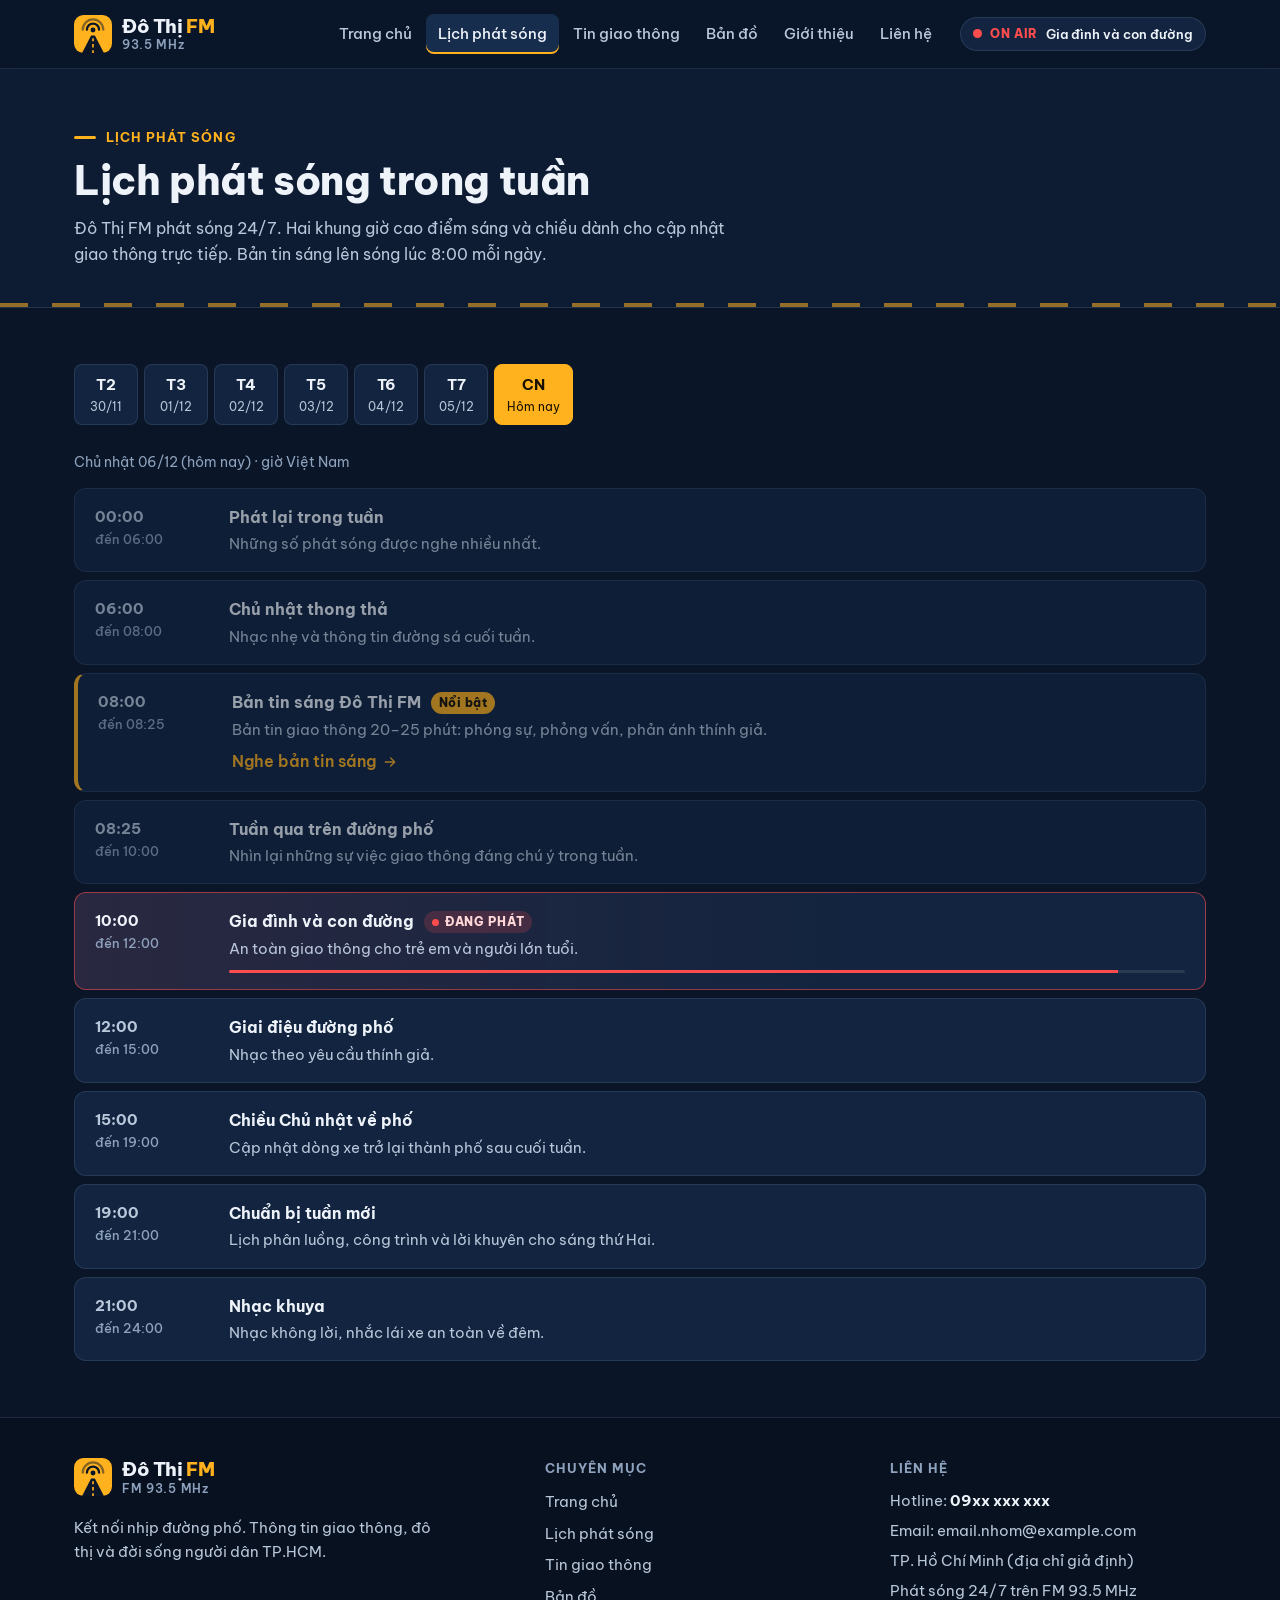
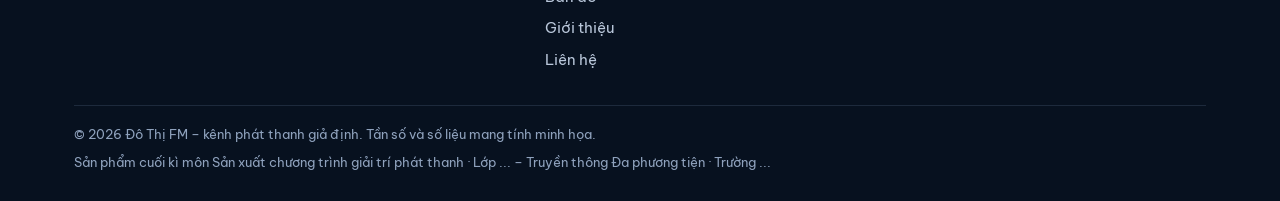
==== lich-phat-song.html @ 7692c83e "Website Đô Thị FM 93.5" ====
<!doctype html>
<html lang="vi">
<head>
  <meta charset="utf-8">
  <meta name="viewport" content="width=device-width, initial-scale=1">
  <title>Lịch phát sóng – Đô Thị FM 93.5</title>
  <meta name="description" content="Lịch phát sóng trong tuần của Đô Thị FM 93.5 MHz.">
  <meta name="theme-color" content="#0A1628">
  <link rel="icon" href="data:image/svg+xml,%3Csvg xmlns='http://www.w3.org/2000/svg' viewBox='0 0 40 40'%3E%3Crect width='40' height='40' rx='10' fill='%23FFB21E'/%3E%3Cpath d='M8.5 40 L18 21.5 h4 L31.5 40 Z' fill='%230A1628'/%3E%3Cpath d='M13.6 15.5a6.4 6.4 0 0 1 12.8 0' fill='none' stroke='%230A1628' stroke-width='2.6' stroke-linecap='round'/%3E%3Ccircle cx='20' cy='15.8' r='2.8' fill='%230A1628'/%3E%3C/svg%3E">
  <link rel="preconnect" href="https://fonts.googleapis.com">
  <link rel="preconnect" href="https://fonts.gstatic.com" crossorigin>
  <link href="https://fonts.googleapis.com/css2?family=Be+Vietnam+Pro:wght@400;500;600;700;800&display=swap" rel="stylesheet">
  <link rel="stylesheet" href="css/style.css">
</head>
<body data-page="schedule">
  <a class="skip-link" href="#main">Bỏ qua, đến nội dung chính</a>
  <header id="site-header" class="site-header"></header>

  <main id="main">
    <section class="page-hero">
      <div class="container">
        <span class="kicker">Lịch phát sóng</span>
        <h1>Lịch phát sóng trong tuần</h1>
        <p>Đô Thị FM phát sóng 24/7. Hai khung giờ cao điểm sáng và chiều dành cho cập nhật giao thông trực tiếp. Bản tin sáng lên sóng lúc 8:00 mỗi ngày.</p>
      </div>
    </section>

    <section class="section">
      <div class="container">
        <div id="day-tabs" class="day-tabs"></div>
        <p class="schedule-note" id="schedule-day" aria-live="polite"></p>
        <!-- Lịch lấy từ SCHEDULE trong js/config.js. Chương trình đang phát được tự đánh dấu theo giờ Việt Nam. -->
        <ol class="schedule-list" id="schedule-list" style="list-style:none;margin:0;padding:0"></ol>
      </div>
    </section>
  </main>

  <footer id="site-footer" class="site-footer"></footer>

  <script src="js/config.js"></script>
  <script src="js/main.js"></script>
  <script src="js/player.js"></script>
</body>
</html>
---- css/style.css ----
/* ==========================================================================
   ĐÔ THỊ FM – style.css
   Mobile-first. Màu chủ đạo: navy đậm; màu nhấn: vàng cam biển báo.
   Muốn đổi màu cả trang chỉ cần sửa các biến trong :root.
   ========================================================================== */

:root {
  --bg: #0A1628;
  --bg-2: #0D1C33;
  --surface: #12243F;
  --surface-2: #172D4D;
  --surface-3: #1E395E;
  --line: rgba(160, 190, 230, 0.14);
  --line-2: rgba(160, 190, 230, 0.26);

  --text: #EEF3FA;
  --text-2: #B9C7DA;
  --muted: #8FA2BD;

  --accent: #FFB21E;        /* vàng cam biển báo */
  --accent-2: #FFC857;
  --accent-ink: #1A1200;    /* chữ đặt trên nền vàng */
  --live: #FF4D4D;          /* đỏ ON AIR */
  --teal: #2ED3B7;          /* thông thoáng */
  --blue: #5AA9FF;          /* phân luồng */
  --orange: #FF8A3D;

  --radius-sm: 8px;
  --radius: 12px;
  --radius-lg: 18px;
  --shadow: 0 12px 32px rgba(0, 0, 0, 0.35);

  --font: 'Be Vietnam Pro', 'Inter', system-ui, -apple-system, 'Segoe UI', Roboto, 'Helvetica Neue', Arial, sans-serif;
  --container: 1180px;
  --gutter: 16px;
  --header-h: 60px;
  --dock-h: 0px;
}

@media (min-width: 768px) {
  :root { --gutter: 24px; --header-h: 68px; }
}

/* ---------- Nền tảng ---------- */
*, *::before, *::after { box-sizing: border-box; }
html { -webkit-text-size-adjust: 100%; scroll-behavior: smooth; scroll-padding-top: calc(var(--header-h) + 12px); }
body {
  margin: 0;
  background: var(--bg);
  color: var(--text);
  font-family: var(--font);
  font-size: 16px;
  line-height: 1.6;
  -webkit-font-smoothing: antialiased;
  overflow-x: hidden;
}
body.has-dock { padding-bottom: var(--dock-h); }
img, svg { display: block; max-width: 100%; }
a { color: var(--accent); text-decoration-thickness: 1px; text-underline-offset: 3px; }
a:hover { color: var(--accent-2); }
h1, h2, h3, h4 { margin: 0; line-height: 1.25; letter-spacing: -0.01em; }
p { margin: 0; }
button { font: inherit; color: inherit; }
[hidden] { display: none !important; }

:focus-visible { outline: 3px solid var(--accent); outline-offset: 2px; border-radius: 4px; }

.sr-only {
  position: absolute !important; width: 1px; height: 1px; padding: 0; margin: -1px;
  overflow: hidden; clip: rect(0 0 0 0); white-space: nowrap; border: 0;
}
.skip-link {
  position: absolute; left: 12px; top: -60px; z-index: 200;
  background: var(--accent); color: var(--accent-ink); padding: 10px 14px;
  border-radius: var(--radius-sm); font-weight: 700; text-decoration: none;
}
.skip-link:focus { top: 12px; }

.container { width: 100%; max-width: var(--container); margin: 0 auto; padding: 0 var(--gutter); }

.tabular { font-variant-numeric: tabular-nums; }

/* ---------- Nút ---------- */
.btn {
  display: inline-flex; align-items: center; justify-content: center; gap: 8px;
  min-height: 44px; padding: 10px 18px;
  border-radius: var(--radius-sm); border: 1px solid transparent;
  font-weight: 600; font-size: 15px; line-height: 1.2; text-decoration: none;
  cursor: pointer; transition: background .15s, border-color .15s, color .15s, transform .1s;
  white-space: nowrap;
}
.btn:active { transform: translateY(1px); }
.btn svg { width: 18px; height: 18px; flex: none; }
.btn--primary { background: var(--accent); color: var(--accent-ink); }
.btn--primary:hover { background: var(--accent-2); color: var(--accent-ink); }
.btn--ghost { background: transparent; color: var(--text); border-color: var(--line-2); }
.btn--ghost:hover { border-color: var(--accent); color: var(--text); }
.btn--live { background: var(--live); color: #fff; }
.btn--live:hover { background: #ff6a6a; color: #fff; }
.btn--sm { min-height: 36px; padding: 7px 12px; font-size: 14px; }

/* Nút tròn trong player */
.ctrl {
  display: inline-grid; place-items: center; flex: none;
  width: 48px; height: 48px; border-radius: 50%;
  background: var(--surface-3); border: 1px solid var(--line-2); color: var(--text);
  cursor: pointer; transition: background .15s, border-color .15s, transform .1s;
}
.ctrl:hover { border-color: var(--accent); }
.ctrl:active { transform: scale(.96); }
.ctrl svg { width: 24px; height: 24px; }
.ctrl--main { width: 64px; height: 64px; background: var(--accent); color: var(--accent-ink); border: 0; }
.ctrl--main:hover { background: var(--accent-2); }
.ctrl--main svg { width: 30px; height: 30px; }
.ctrl--sm { width: 40px; height: 40px; }
.ctrl--sm svg { width: 21px; height: 21px; }
.ctrl--play { width: 44px; height: 44px; background: var(--accent); color: var(--accent-ink); border: 0; }
.ctrl--play:hover { background: var(--accent-2); }
.ctrl--play svg { width: 22px; height: 22px; }
.ctrl--ghost { background: transparent; border-color: transparent; width: 40px; height: 40px; color: var(--muted); }
.ctrl--ghost:hover { color: var(--text); border-color: var(--line-2); }
.ctrl--ghost svg { width: 18px; height: 18px; }

/* ---------- Nhãn & hiệu ứng ---------- */
.kicker {
  display: inline-flex; align-items: center; gap: 10px;
  font-size: 13px; font-weight: 700; letter-spacing: .08em; text-transform: uppercase; color: var(--accent);
}
.kicker::before { content: ""; width: 22px; height: 3px; background: var(--accent); border-radius: 2px; }

.onair-dot {
  display: inline-block; width: 9px; height: 9px; border-radius: 50%; flex: none;
  background: var(--live); box-shadow: 0 0 0 0 rgba(255, 77, 77, .6);
  animation: onair 1.6s ease-out infinite;
}
@keyframes onair {
  0% { box-shadow: 0 0 0 0 rgba(255, 77, 77, .6); opacity: 1; }
  50% { opacity: .55; }
  70% { box-shadow: 0 0 0 8px rgba(255, 77, 77, 0); }
  100% { box-shadow: 0 0 0 0 rgba(255, 77, 77, 0); opacity: 1; }
}

.eq { display: inline-flex; align-items: flex-end; gap: 3px; height: 26px; flex: none; }
.eq span { width: 4px; height: 25%; background: var(--accent); border-radius: 2px; transition: height .3s; }
.is-playing .eq span { animation: eq 0.9s ease-in-out infinite alternate; }
.is-playing .eq span:nth-child(2) { animation-duration: 0.7s; animation-delay: -.3s; }
.is-playing .eq span:nth-child(3) { animation-duration: 1.1s; animation-delay: -.6s; }
.is-playing .eq span:nth-child(4) { animation-duration: 0.8s; animation-delay: -.2s; }
.is-playing .eq span:nth-child(5) { animation-duration: 1s; animation-delay: -.5s; }
@keyframes eq { 0% { height: 18%; } 50% { height: 100%; } 100% { height: 42%; } }

.chip {
  display: inline-flex; align-items: center; gap: 6px;
  padding: 3px 10px; border-radius: 999px; font-size: 12.5px; font-weight: 600;
  background: var(--surface-3); color: var(--text-2); border: 1px solid var(--line);
}

/* ---------- Header ---------- */
.site-header {
  position: sticky; top: 0; z-index: 50;
  background: rgba(10, 22, 40, .96);
  border-bottom: 1px solid var(--line);
}
@supports (backdrop-filter: blur(8px)) {
  .site-header { background: rgba(10, 22, 40, .88); backdrop-filter: blur(8px); }
}
.header__bar { display: flex; align-items: center; gap: 16px; height: var(--header-h); }

.brand { display: inline-flex; align-items: center; gap: 10px; text-decoration: none; color: var(--text); flex: none; }
.brand:hover { color: var(--text); }
.brand__mark { width: 38px; height: 38px; flex: none; }
.brand__text { display: flex; flex-direction: column; line-height: 1.05; }
.brand__name { font-size: 19px; font-weight: 800; letter-spacing: -0.02em; }
.brand__name b { color: var(--accent); font-weight: 800; }
.brand__freq { font-size: 11.5px; font-weight: 600; color: var(--muted); letter-spacing: .06em; margin-top: 3px; }

.nav { margin-left: auto; }
.nav__list { list-style: none; margin: 0; padding: 0; display: flex; gap: 2px; }
.nav__link {
  display: block; padding: 8px 12px; border-radius: var(--radius-sm);
  color: var(--text-2); text-decoration: none; font-weight: 500; font-size: 15px;
}
.nav__link:hover { color: var(--text); background: var(--surface); }
.nav__link[aria-current="page"] { color: var(--text); background: var(--surface-2); box-shadow: inset 0 -2px 0 var(--accent); }

.onair-chip {
  display: none; align-items: center; gap: 8px;
  padding: 6px 12px; border-radius: 999px; background: var(--surface); border: 1px solid var(--line);
  font-size: 13px; color: var(--text-2); text-decoration: none; max-width: 260px;
}
.onair-chip:hover { color: var(--text); border-color: var(--line-2); }
.onair-chip strong { color: var(--text); font-weight: 600; white-space: nowrap; overflow: hidden; text-overflow: ellipsis; }
.onair-chip__tag { color: var(--live); font-weight: 800; letter-spacing: .06em; font-size: 11.5px; }

.menu-toggle {
  margin-left: auto; display: inline-grid; place-items: center;
  width: 44px; height: 44px; border-radius: var(--radius-sm);
  background: var(--surface); border: 1px solid var(--line); cursor: pointer;
}
.menu-toggle svg { width: 22px; height: 22px; }

/* Menu trên điện thoại */
@media (max-width: 959px) {
  .nav {
    position: fixed; inset: var(--header-h) 0 auto 0;
    background: var(--bg); border-bottom: 1px solid var(--line);
    padding: 8px var(--gutter) 16px; display: none; box-shadow: var(--shadow);
    max-height: calc(100vh - var(--header-h)); overflow-y: auto;
  }
  .nav.is-open { display: block; }
  .nav__list { flex-direction: column; }
  .nav__link { padding: 13px 12px; font-size: 16px; }
}
@media (min-width: 960px) {
  .menu-toggle { display: none; }
  .nav { margin-left: auto; }
}
@media (min-width: 1180px) {
  .onair-chip { display: inline-flex; }
}

/* ---------- Ticker tin nhanh ---------- */
.ticker {
  display: flex; align-items: stretch; background: var(--bg-2);
  border-bottom: 1px solid var(--line); overflow: hidden; min-height: 40px;
}
.ticker__label {
  flex: none; display: flex; align-items: center; gap: 8px;
  padding: 0 14px; background: var(--accent); color: var(--accent-ink);
  font-weight: 800; font-size: 13px; letter-spacing: .06em; text-transform: uppercase;
  position: relative; z-index: 1;
}
.ticker__label::after {
  content: ""; position: absolute; right: -10px; top: 0; bottom: 0; width: 10px;
  background: var(--accent); clip-path: polygon(0 0, 100% 50%, 0 100%);
}
.ticker__viewport { flex: 1; overflow: hidden; display: flex; align-items: center; padding-left: 18px; }
.ticker__track { display: inline-flex; white-space: nowrap; animation: ticker var(--ticker-dur, 60s) linear infinite; will-change: transform; }
.ticker:hover .ticker__track, .ticker:focus-within .ticker__track { animation-play-state: paused; }
.ticker__item { display: inline-flex; align-items: center; gap: 12px; padding-right: 28px; font-size: 14.5px; color: var(--text-2); }
.ticker__item::before { content: ""; width: 6px; height: 6px; border-radius: 50%; background: var(--accent); flex: none; }
@keyframes ticker { from { transform: translateX(0); } to { transform: translateX(-50%); } }

/* ---------- Khối chung ---------- */
.section { padding: 40px 0; }
.section + .section { border-top: 1px solid var(--line); }
.section--alt { background: var(--bg-2); }
.section__head { display: flex; flex-wrap: wrap; align-items: flex-end; justify-content: space-between; gap: 12px 24px; margin-bottom: 22px; }
.section__title { font-size: 24px; font-weight: 800; margin-top: 6px; }
.section__desc { color: var(--text-2); margin-top: 6px; max-width: 640px; }
.section__link { font-weight: 600; text-decoration: none; display: inline-flex; align-items: center; gap: 6px; }
.section__link:hover { text-decoration: underline; }
@media (min-width: 768px) {
  .section { padding: 56px 0; }
  .section__title { font-size: 30px; }
}

.page-hero { padding: 36px 0 28px; border-bottom: 1px solid var(--line); background: var(--bg-2); position: relative; overflow: hidden; }
.page-hero::after {
  /* vạch kẻ đường trang trí */
  content: ""; position: absolute; left: 0; right: 0; bottom: 0; height: 4px;
  background: repeating-linear-gradient(90deg, var(--accent) 0 28px, transparent 28px 52px); opacity: .55;
}
.page-hero h1 { font-size: 30px; font-weight: 800; margin-top: 8px; }
.page-hero p { color: var(--text-2); margin-top: 10px; max-width: 680px; }
@media (min-width: 768px) {
  .page-hero { padding: 52px 0 40px; }
  .page-hero h1 { font-size: 40px; }
}

.card {
  background: var(--surface); border: 1px solid var(--line); border-radius: var(--radius);
}

.demo-note {
  display: inline-flex; align-items: center; gap: 8px; margin-top: 14px;
  padding: 6px 12px; border-radius: var(--radius-sm);
  background: rgba(255, 178, 30, .1); border: 1px dashed rgba(255, 178, 30, .5);
  color: var(--accent-2); font-size: 13.5px; font-weight: 600;
}
.demo-note svg { width: 16px; height: 16px; flex: none; }

/* ---------- HERO TRỰC TIẾP (trang chủ) ---------- */
.hero { padding: 20px 0 36px; position: relative; }
.hero__grid { display: grid; gap: 20px; }
@media (min-width: 960px) {
  .hero { padding: 36px 0 56px; }
  .hero__grid { grid-template-columns: minmax(0, 1.55fr) minmax(0, 1fr); gap: 28px; align-items: start; }
}

.live {
  position: relative; overflow: hidden;
  background: var(--surface); border: 1px solid var(--line-2); border-radius: var(--radius-lg);
  padding: 22px 18px 24px;
}
.live::before {
  /* hình đường phố mờ trang trí ở góc */
  content: ""; position: absolute; right: -60px; top: -40px; width: 300px; height: 300px; pointer-events: none;
  background:
    repeating-linear-gradient(90deg, transparent 0 46px, rgba(255, 178, 30, .07) 46px 50px),
    repeating-linear-gradient(0deg, transparent 0 46px, rgba(160, 190, 230, .05) 46px 48px);
  transform: rotate(-18deg); border-radius: 30px;
  -webkit-mask-image: radial-gradient(circle at center, #000 30%, transparent 70%);
          mask-image: radial-gradient(circle at center, #000 30%, transparent 70%);
}
.live > * { position: relative; }
@media (min-width: 768px) { .live { padding: 30px 32px 32px; } }

.live__top { display: flex; flex-wrap: wrap; align-items: center; justify-content: space-between; gap: 10px; }
.live-badge {
  display: inline-flex; align-items: center; gap: 9px;
  padding: 6px 12px 6px 10px; border-radius: 999px;
  background: rgba(255, 77, 77, .14); border: 1px solid rgba(255, 77, 77, .45);
  color: #FFD9D9; font-size: 12.5px; font-weight: 800; letter-spacing: .08em;
}
.live-badge.is-off { background: var(--surface-3); border-color: var(--line-2); color: var(--text-2); }
.live-badge.is-off .onair-dot { background: var(--muted); animation: none; box-shadow: none; }
.live__freq {
  font-weight: 800; font-size: 15px; letter-spacing: .02em; color: var(--accent);
  padding: 4px 10px; border: 1.5px solid rgba(255, 178, 30, .5); border-radius: 6px;
}
.live__kicker { margin-top: 18px; color: var(--text-2); font-size: 14px; font-weight: 600; }
.live__title { font-size: 28px; font-weight: 800; margin-top: 4px; letter-spacing: -0.02em; }
.live__topic { margin-top: 8px; color: var(--text-2); font-size: 16px; max-width: 620px; }
.live__hosts { margin-top: 4px; color: var(--muted); font-size: 14px; }
@media (min-width: 768px) {
  .live__title { font-size: 38px; }
  .live__topic { font-size: 17px; }
}

.live__panel { margin-top: 26px; }

.btn-listen {
  display: inline-flex; align-items: center; gap: 14px;
  padding: 10px 26px 10px 10px; border-radius: 999px; border: 0; cursor: pointer;
  background: var(--accent); color: var(--accent-ink); font-weight: 800; font-size: 19px;
  box-shadow: 0 10px 30px rgba(255, 178, 30, .25);
  transition: transform .12s, background .15s;
}
.btn-listen:hover { background: var(--accent-2); }
.btn-listen:active { transform: scale(.98); }
.btn-listen__icon { width: 56px; height: 56px; border-radius: 50%; background: var(--accent-ink); color: var(--accent); display: grid; place-items: center; }
.btn-listen__icon svg { width: 26px; height: 26px; margin-left: 3px; }
.live__hint { margin-top: 14px; color: var(--muted); font-size: 14px; max-width: 520px; }

.notice {
  display: flex; gap: 14px; align-items: flex-start;
  padding: 18px; border-radius: var(--radius); background: var(--bg-2); border: 1px solid var(--line);
}
.notice__icon { width: 44px; height: 44px; border-radius: 50%; display: grid; place-items: center; flex: none; background: rgba(255, 178, 30, .12); color: var(--accent); }
.notice__icon svg { width: 22px; height: 22px; }
.notice h2, .notice h3 { font-size: 19px; font-weight: 700; }
.notice p { margin-top: 6px; color: var(--text-2); font-size: 15px; }
.notice .btn { margin-top: 14px; }
.countdown { font-variant-numeric: tabular-nums; font-weight: 800; color: var(--accent); }

.live__now { display: flex; align-items: center; gap: 14px; margin-top: 24px; min-height: 44px; }
.live__now-label { display: block; font-size: 12px; font-weight: 700; letter-spacing: .08em; text-transform: uppercase; color: var(--muted); }
.live__now-name { display: block; font-size: 17px; font-weight: 700; }
.live__now-name small { font-weight: 500; color: var(--text-2); font-size: 15px; }

/* Thanh tiến trình dùng chung */
.progress { position: relative; height: 30px; margin-top: 14px; --played: 0%; --avail: 0%; }
.progress__rail {
  position: absolute; left: 8px; right: 8px; top: 50%; height: 6px; transform: translateY(-50%);
  border-radius: 6px; background: rgba(255, 255, 255, .1); overflow: hidden; pointer-events: none;
}
.progress__avail { position: absolute; left: 0; top: 0; bottom: 0; width: var(--avail); background: rgba(255, 255, 255, .22); }
.progress__played { position: absolute; left: 0; top: 0; bottom: 0; width: var(--played); background: var(--accent); }
.progress__ticks { position: absolute; left: 8px; right: 8px; top: 50%; height: 6px; transform: translateY(-50%); pointer-events: none; }
.progress__ticks span { position: absolute; top: 0; width: 2px; height: 6px; margin-left: -1px; background: var(--surface); }
.progress__edge {
  position: absolute; top: 50%; left: calc(8px + (100% - 16px) * var(--avail-n, 0));
  width: 3px; height: 16px; margin-left: -1.5px; transform: translateY(-50%);
  background: var(--live); border-radius: 2px; pointer-events: none;
  box-shadow: 0 0 0 3px rgba(255, 77, 77, .2);
}
.progress input[type="range"] {
  position: relative; z-index: 1; display: block; width: 100%; height: 30px; margin: 0;
  background: transparent; cursor: pointer; -webkit-appearance: none; appearance: none;
}
.progress input[type="range"]:focus { outline: none; }
.progress input[type="range"]::-webkit-slider-runnable-track { height: 30px; background: transparent; border: 0; }
.progress input[type="range"]::-webkit-slider-thumb {
  -webkit-appearance: none; appearance: none; width: 16px; height: 16px; margin-top: 7px;
  border-radius: 50%; background: #fff; border: 0; box-shadow: 0 0 0 4px rgba(255, 178, 30, .35);
}
.progress input[type="range"]::-moz-range-track { height: 30px; background: transparent; border: 0; }
.progress input[type="range"]::-moz-range-thumb {
  width: 16px; height: 16px; border-radius: 50%; background: #fff; border: 0; box-shadow: 0 0 0 4px rgba(255, 178, 30, .35);
}
.progress input[type="range"]:focus-visible::-webkit-slider-thumb { box-shadow: 0 0 0 4px var(--accent); }
.progress input[type="range"]:focus-visible::-moz-range-thumb { box-shadow: 0 0 0 4px var(--accent); }
.progress--thin { height: 20px; margin-top: 0; }
.progress--thin .progress__rail { height: 4px; }
.progress--thin input[type="range"] { height: 20px; }
.progress--thin input[type="range"]::-webkit-slider-runnable-track { height: 20px; }
.progress--thin input[type="range"]::-webkit-slider-thumb { width: 14px; height: 14px; margin-top: 3px; }
.progress--thin input[type="range"]::-moz-range-thumb { width: 14px; height: 14px; }

.live__times { display: flex; justify-content: space-between; font-size: 13px; color: var(--muted); font-variant-numeric: tabular-nums; padding: 0 2px; }

.live__controls { display: flex; flex-wrap: wrap; align-items: center; gap: 14px 16px; margin-top: 16px; }
.live__status { display: flex; flex-wrap: wrap; align-items: center; gap: 8px 12px; margin-left: auto; }
.live-pill {
  display: inline-flex; align-items: center; gap: 7px; padding: 5px 11px; border-radius: 999px;
  background: var(--live); color: #fff; font-size: 12px; font-weight: 800; letter-spacing: .08em;
}
.live-pill::before { content: ""; width: 7px; height: 7px; border-radius: 50%; background: #fff; }
.live-pill.is-behind { background: var(--surface-3); color: var(--text-2); }
.live-pill.is-behind::before { background: var(--muted); }
.lag { font-size: 14px; color: var(--text-2); font-variant-numeric: tabular-nums; }
.is-behind .lag { color: var(--accent-2); font-weight: 600; }
@media (max-width: 520px) {
  .live__status { margin-left: 0; width: 100%; }
}

.resume-bar {
  display: flex; flex-wrap: wrap; align-items: center; gap: 10px 14px; margin-top: 16px;
  padding: 12px 14px; border-radius: var(--radius); background: rgba(255, 178, 30, .1); border: 1px solid rgba(255, 178, 30, .4);
  font-size: 14.5px; color: var(--text-2);
}

/* Danh sách phần trong chương trình (bên cạnh player) */
.lineup { padding: 20px 16px; }
@media (min-width: 768px) { .lineup { padding: 24px; } }
.lineup__head { display: flex; align-items: baseline; justify-content: space-between; gap: 12px; margin-bottom: 12px; }
.lineup__head h2 { font-size: 18px; font-weight: 700; }
.lineup__head span { font-size: 13px; color: var(--muted); }
.chapters { list-style: none; margin: 0; padding: 0; display: grid; gap: 4px; }
.chapter__btn {
  width: 100%; display: grid; grid-template-columns: 34px 1fr auto; gap: 10px; align-items: center;
  padding: 9px 10px; border-radius: var(--radius-sm); border: 1px solid transparent;
  background: transparent; text-align: left; cursor: pointer; color: var(--text);
}
.chapter__btn:hover:not(:disabled) { background: var(--surface-2); border-color: var(--line); }
.chapter__btn:disabled { cursor: default; }
.chapter__code {
  width: 34px; height: 34px; border-radius: 8px; display: grid; place-items: center;
  background: var(--surface-3); font-weight: 800; font-size: 13px; color: var(--text-2); font-variant-numeric: tabular-nums;
}
.chapter__body strong { display: block; font-size: 14.5px; font-weight: 600; line-height: 1.3; }
.chapter__body span { display: block; font-size: 13px; color: var(--muted); line-height: 1.35; }
.chapter__time { font-size: 13px; color: var(--muted); font-variant-numeric: tabular-nums; }
.chapter.is-done .chapter__code { background: rgba(255, 178, 30, .15); color: var(--accent); }
.chapter.is-current .chapter__btn { background: rgba(255, 178, 30, .1); border-color: rgba(255, 178, 30, .45); }
.chapter.is-current .chapter__code { background: var(--accent); color: var(--accent-ink); }
.chapter.is-locked .chapter__body strong { color: var(--text-2); }
.chapter__body .chapter__now { display: none; font-size: 11px; font-weight: 800; letter-spacing: .06em; color: var(--accent); text-transform: uppercase; }
.chapter.is-current .chapter__body .chapter__now { display: inline; }

/* Gợi ý khi kết thúc */
.ended-actions { display: flex; flex-wrap: wrap; gap: 10px; margin-top: 16px; }
.suggest { display: grid; gap: 10px; margin-top: 20px; }
.suggest__title { font-size: 14px; font-weight: 700; color: var(--text-2); }
.suggest__item {
  display: grid; grid-template-columns: 64px 1fr auto; gap: 12px; align-items: center;
  padding: 8px; border-radius: var(--radius-sm); background: var(--bg-2); border: 1px solid var(--line);
}
.suggest__cover { width: 64px; height: 44px; border-radius: 6px; overflow: hidden; }
.suggest__cover svg, .suggest__cover img { width: 100%; height: 100%; object-fit: cover; }
.suggest__text strong { display: block; font-size: 14.5px; line-height: 1.3; }
.suggest__text span { font-size: 12.5px; color: var(--muted); }

/* ---------- Lịch hôm nay (rút gọn) ---------- */
.today { display: grid; gap: 8px; }
.slot {
  display: grid; grid-template-columns: 92px 1fr; gap: 14px; align-items: start;
  padding: 14px 16px; border-radius: var(--radius); background: var(--surface); border: 1px solid var(--line);
}
.slot__time { font-weight: 700; font-variant-numeric: tabular-nums; color: var(--text-2); font-size: 15px; }
.slot__time small { display: block; font-weight: 500; color: var(--muted); font-size: 12.5px; }
.slot__title { font-weight: 700; font-size: 16px; display: flex; flex-wrap: wrap; align-items: center; gap: 6px 10px; }
.slot__desc { color: var(--text-2); font-size: 14.5px; margin-top: 2px; }
.slot.is-now { border-color: rgba(255, 77, 77, .55); background: linear-gradient(90deg, rgba(255, 77, 77, .1), transparent 70%), var(--surface); }
.slot.is-now .slot__time { color: var(--text); }
.slot.is-featured { border-left: 4px solid var(--accent); }
.slot.is-past { opacity: .62; }
.tag-now { display: inline-flex; align-items: center; gap: 6px; font-size: 11.5px; font-weight: 800; letter-spacing: .06em; color: #FFD9D9; background: rgba(255, 77, 77, .18); padding: 2px 8px; border-radius: 999px; }
.tag-now .onair-dot { width: 7px; height: 7px; }
.tag-ours { font-size: 11.5px; font-weight: 800; letter-spacing: .04em; color: var(--accent-ink); background: var(--accent); padding: 2px 8px; border-radius: 999px; }
.slot__bar { height: 3px; border-radius: 3px; background: rgba(255, 255, 255, .1); margin-top: 10px; overflow: hidden; }
.slot__bar span { display: block; height: 100%; background: var(--live); }
@media (min-width: 768px) {
  .slot { grid-template-columns: 120px 1fr; padding: 16px 20px; }
}

/* ---------- Lưới chương trình đã phát ---------- */
.grid-cards { display: grid; gap: 16px; grid-template-columns: 1fr; }
@media (min-width: 600px) { .grid-cards { grid-template-columns: repeat(2, minmax(0, 1fr)); } }
@media (min-width: 960px) { .grid-cards { grid-template-columns: repeat(3, minmax(0, 1fr)); gap: 20px; } }

.ep { display: flex; flex-direction: column; overflow: hidden; transition: border-color .15s, transform .15s; }
.ep:hover { border-color: var(--line-2); }
.ep__cover { position: relative; aspect-ratio: 16 / 9; background: var(--surface-3); overflow: hidden; }
.ep__cover svg, .ep__cover img { width: 100%; height: 100%; object-fit: cover; }
.ep__tag { position: absolute; left: 12px; top: 12px; background: rgba(10, 22, 40, .85); color: var(--text); border: 0; }
.ep__body { padding: 16px 18px 18px; display: flex; flex-direction: column; gap: 8px; flex: 1; }
.ep__meta { font-size: 13px; color: var(--muted); font-variant-numeric: tabular-nums; display: flex; gap: 6px 14px; flex-wrap: wrap; }
.ep__meta span { display: inline-flex; align-items: center; gap: 5px; }
.ep__meta svg { width: 14px; height: 14px; }
.ep__title { font-size: 18px; font-weight: 700; line-height: 1.3; }
.ep__desc { color: var(--text-2); font-size: 14.5px; display: -webkit-box; -webkit-line-clamp: 3; -webkit-box-orient: vertical; overflow: hidden; }
.ep__actions { margin-top: auto; padding-top: 8px; display: flex; align-items: center; gap: 12px; }
.ep__actions .btn { min-width: 140px; }
.ep.is-active { border-color: rgba(255, 178, 30, .6); }
.ep .eq { height: 16px; display: none; }
.ep .eq span { width: 3px; background: var(--accent-ink); }
.ep.is-active.is-playing .eq { display: inline-flex; }
.ep.is-active.is-playing .btn svg { display: none; }

/* ---------- Tin giao thông ---------- */
.filters { display: flex; flex-wrap: wrap; gap: 8px; margin-bottom: 20px; }
.filter {
  display: inline-flex; align-items: center; gap: 8px; min-height: 40px; padding: 7px 14px;
  border-radius: 999px; border: 1px solid var(--line-2); background: var(--surface);
  color: var(--text-2); font-weight: 600; font-size: 14.5px; cursor: pointer;
}
.filter:hover { color: var(--text); border-color: var(--text-2); }
.filter[aria-pressed="true"] { background: var(--text); color: var(--bg); border-color: var(--text); }
.filter__count { font-size: 12px; font-weight: 700; padding: 1px 7px; border-radius: 999px; background: rgba(255, 255, 255, .1); }
.filter[aria-pressed="true"] .filter__count { background: rgba(10, 22, 40, .12); }
.filter__dot { width: 9px; height: 9px; border-radius: 50%; }

.news-grid { display: grid; gap: 14px; grid-template-columns: 1fr; }
@media (min-width: 720px) { .news-grid { grid-template-columns: repeat(2, minmax(0, 1fr)); } }
@media (min-width: 1080px) { .news-grid { grid-template-columns: repeat(3, minmax(0, 1fr)); } }
.news { padding: 16px 18px 18px; display: flex; flex-direction: column; gap: 8px; border-top: 3px solid var(--type-color, var(--line-2)); }
.news__top { display: flex; align-items: center; justify-content: space-between; gap: 10px; }
.type-label {
  display: inline-flex; align-items: center; gap: 6px; padding: 3px 10px 3px 8px; border-radius: 6px;
  font-size: 12.5px; font-weight: 800; letter-spacing: .03em; text-transform: uppercase;
  color: var(--type-color); background: color-mix(in srgb, var(--type-color) 14%, transparent);
}
.type-label svg { width: 15px; height: 15px; }
.news__time { font-size: 13px; color: var(--muted); font-variant-numeric: tabular-nums; }
.news__title { font-size: 17px; font-weight: 700; line-height: 1.35; }
.news__place { display: flex; align-items: center; gap: 6px; color: var(--text-2); font-size: 14px; font-weight: 500; }
.news__place svg { width: 15px; height: 15px; flex: none; color: var(--muted); }
.news__desc { color: var(--text-2); font-size: 14.5px; }
.empty { padding: 30px; text-align: center; color: var(--muted); border: 1px dashed var(--line-2); border-radius: var(--radius); }

.t-un-tac { --type-color: #FF7A45; }
.t-tai-nan { --type-color: #FF5C7A; }
.t-phan-luong { --type-color: #5AA9FF; }
.t-canh-bao { --type-color: #FFC531; }

/* ---------- Lịch phát sóng ---------- */
.day-tabs { display: flex; gap: 6px; overflow-x: auto; padding-bottom: 6px; margin-bottom: 20px; scrollbar-width: thin; }
.day-tab {
  flex: none; display: flex; flex-direction: column; align-items: center; gap: 0;
  min-width: 64px; padding: 8px 12px; border-radius: var(--radius-sm);
  background: var(--surface); border: 1px solid var(--line); color: var(--text-2); cursor: pointer;
}
.day-tab strong { font-size: 15px; color: var(--text); }
.day-tab span { font-size: 12px; font-variant-numeric: tabular-nums; }
.day-tab:hover { border-color: var(--line-2); }
.day-tab[aria-selected="true"] { background: var(--accent); border-color: var(--accent); color: var(--accent-ink); }
.day-tab[aria-selected="true"] strong { color: var(--accent-ink); }
.day-tab.is-today:not([aria-selected="true"]) { border-color: rgba(255, 178, 30, .6); }
.schedule-list { display: grid; gap: 8px; }
.schedule-note { color: var(--muted); font-size: 14px; margin-bottom: 14px; }

/* ---------- Bản đồ ---------- */
.map-layout { display: grid; gap: 16px; }
@media (min-width: 960px) { .map-layout { grid-template-columns: minmax(0, 1fr) 360px; align-items: start; } }
.map-box { position: relative; z-index: 0; isolation: isolate; border-radius: var(--radius); overflow: hidden; border: 1px solid var(--line-2); background: var(--surface); }
#map { height: 56vh; min-height: 340px; width: 100%; background: #0f1d31; }
@media (min-width: 960px) { #map { height: 640px; } }
.map-fallback { display: grid; place-items: center; height: 100%; padding: 24px; text-align: center; color: var(--text-2); }
.legend { display: flex; flex-wrap: wrap; gap: 8px 16px; font-size: 13.5px; color: var(--text-2); margin-bottom: 14px; }
.legend span { display: inline-flex; align-items: center; gap: 7px; }
.lv-dot { width: 11px; height: 11px; border-radius: 50%; flex: none; background: var(--lv); box-shadow: 0 0 0 3px color-mix(in srgb, var(--lv) 25%, transparent); }
.lv-thong-thoang { --lv: var(--teal); }
.lv-dong { --lv: var(--accent); }
.lv-un-tac { --lv: var(--live); }

.hs-list { list-style: none; margin: 0; padding: 0; display: grid; gap: 6px; }
@media (min-width: 960px) { .hs-list { max-height: 640px; overflow-y: auto; padding-right: 4px; } }
.hs-item {
  width: 100%; display: grid; grid-template-columns: auto 1fr auto; gap: 12px; align-items: start; text-align: left;
  padding: 12px 14px; border-radius: var(--radius-sm); background: var(--surface); border: 1px solid var(--line); cursor: pointer; color: var(--text);
}
.hs-item:hover, .hs-item.is-active { border-color: var(--line-2); background: var(--surface-2); }
.hs-item.is-active { box-shadow: inset 3px 0 0 var(--lv); }
.hs-item .lv-dot { margin-top: 7px; }
.hs-item strong { display: block; font-size: 15px; line-height: 1.35; }
.hs-item small { display: block; color: var(--muted); font-size: 13px; }
.hs-item p { color: var(--text-2); font-size: 13.5px; margin-top: 4px; }
.hs-level { font-size: 12px; font-weight: 700; color: var(--lv); white-space: nowrap; }
.hs-time { display: block; color: var(--muted); font-size: 12px; text-align: right; font-variant-numeric: tabular-nums; margin-top: 2px; }

/* Marker Leaflet */
.hs-marker { background: none; border: 0; }
.hs-marker span {
  display: block; width: 18px; height: 18px; border-radius: 50%; background: var(--lv);
  border: 3px solid #0A1628; box-shadow: 0 0 0 2px var(--lv), 0 4px 10px rgba(0,0,0,.4);
}
.hs-marker.lv-un-tac span { animation: markerPulse 1.8s ease-out infinite; }
@keyframes markerPulse {
  0% { box-shadow: 0 0 0 2px var(--lv), 0 0 0 2px rgba(255, 77, 77, .6); }
  100% { box-shadow: 0 0 0 2px var(--lv), 0 0 0 16px rgba(255, 77, 77, 0); }
}
.leaflet-container { font-family: var(--font); }
/* Nền Esri (khi mở file trực tiếp) đã tối sẵn, chỉ tăng sáng nhẹ; nền OSM (khi lên hosting) được đảo màu cho tối */
#map .leaflet-tile-pane { filter: brightness(1.35) contrast(1.05); }
#map.map--dim .leaflet-tile-pane { filter: invert(1) hue-rotate(180deg) brightness(.92) contrast(.88) saturate(.6); }
.leaflet-popup-content-wrapper, .leaflet-popup-tip { background: var(--surface-2); color: var(--text); box-shadow: var(--shadow); }
.leaflet-popup-content { margin: 12px 14px; font-size: 14px; line-height: 1.5; }
.leaflet-popup-content strong { font-size: 15px; }
.leaflet-container a.leaflet-popup-close-button { color: var(--text-2); }
.leaflet-control-attribution { background: rgba(10, 22, 40, .8) !important; color: var(--muted) !important; }
.leaflet-control-attribution a { color: var(--text-2) !important; }
.leaflet-bar a { background: var(--surface-2) !important; color: var(--text) !important; border-color: var(--line-2) !important; }

/* ---------- Giới thiệu ---------- */
.facts { display: grid; gap: 12px; grid-template-columns: repeat(2, minmax(0, 1fr)); margin-top: 24px; }
@media (min-width: 900px) { .facts { grid-template-columns: repeat(4, minmax(0, 1fr)); } }
.fact { padding: 16px; }
.fact span { display: block; font-size: 12.5px; color: var(--muted); font-weight: 600; text-transform: uppercase; letter-spacing: .06em; }
.fact strong { display: block; font-size: 18px; margin-top: 4px; line-height: 1.3; }

.two-col { display: grid; gap: 24px; }
@media (min-width: 900px) { .two-col { grid-template-columns: minmax(0, 1.2fr) minmax(0, 1fr); gap: 40px; align-items: start; } }
.prose p + p { margin-top: 12px; }
.prose p { color: var(--text-2); }
.prose strong { color: var(--text); }

.info-list { list-style: none; margin: 0; padding: 18px; display: grid; gap: 12px; }
.info-list li { display: grid; grid-template-columns: 130px 1fr; gap: 10px; font-size: 15px; }
.info-list li span { color: var(--muted); }

.steps { list-style: none; margin: 0; padding: 0; display: grid; gap: 10px; counter-reset: step; }
@media (min-width: 760px) { .steps { grid-template-columns: repeat(2, minmax(0, 1fr)); } }
.step { display: grid; grid-template-columns: 52px 1fr; gap: 14px; padding: 16px; }
.step__num {
  width: 52px; height: 52px; border-radius: 12px; display: grid; place-items: center;
  background: var(--accent); color: var(--accent-ink); font-weight: 800; font-size: 18px; font-variant-numeric: tabular-nums;
}
.step--song .step__num { background: var(--teal); }
.step h3 { font-size: 17px; font-weight: 700; }
.step h3 small { display: block; font-size: 14px; font-weight: 500; color: var(--text-2); margin-top: 2px; }
.step p { color: var(--text-2); font-size: 14.5px; margin-top: 6px; }
.step__time { display: inline-block; margin-top: 8px; font-size: 12.5px; color: var(--muted); font-variant-numeric: tabular-nums; }

.team { display: grid; gap: 12px; grid-template-columns: 1fr; }
@media (min-width: 600px) { .team { grid-template-columns: repeat(2, minmax(0, 1fr)); } }
@media (min-width: 960px) { .team { grid-template-columns: repeat(3, minmax(0, 1fr)); } }
.member { display: grid; grid-template-columns: 56px 1fr; gap: 14px; padding: 16px; align-items: center; }
.member__avatar {
  width: 56px; height: 56px; border-radius: 50%; display: grid; place-items: center;
  background: var(--surface-3); border: 2px solid var(--accent); font-weight: 800; color: var(--accent); font-size: 18px;
}
.member strong { display: block; font-size: 16px; }
.member .member__role { display: block; color: var(--accent-2); font-size: 14px; font-weight: 600; }
.member p { color: var(--text-2); font-size: 13.5px; margin-top: 4px; }

/* ---------- Liên hệ ---------- */
.contact-layout { display: grid; gap: 20px; }
@media (min-width: 960px) { .contact-layout { grid-template-columns: 380px minmax(0, 1fr); gap: 32px; align-items: start; } }
.hotline-card { padding: 22px; background: var(--accent); color: var(--accent-ink); border-radius: var(--radius-lg); }
.hotline-card span { font-size: 13px; font-weight: 800; letter-spacing: .08em; text-transform: uppercase; }
.hotline-card a, .hotline-card strong { display: block; font-size: 34px; font-weight: 800; color: var(--accent-ink); text-decoration: none; letter-spacing: -0.01em; margin-top: 4px; font-variant-numeric: tabular-nums; }
.hotline-card p { font-size: 14.5px; margin-top: 6px; }
.contact-list { list-style: none; margin: 14px 0 0; padding: 0; display: grid; gap: 10px; }
.contact-list li { display: grid; grid-template-columns: 40px 1fr; gap: 12px; align-items: center; padding: 14px; }
.contact-list .ic { width: 40px; height: 40px; border-radius: 10px; display: grid; place-items: center; background: var(--surface-3); color: var(--accent); }
.contact-list .ic svg { width: 20px; height: 20px; }
.contact-list small { display: block; color: var(--muted); font-size: 12.5px; }
.contact-list strong, .contact-list a { font-size: 15px; word-break: break-word; }

.form { padding: 20px; display: grid; gap: 16px; }
@media (min-width: 768px) { .form { padding: 28px; } }
.form h2 { font-size: 22px; font-weight: 800; }
.form__row { display: grid; gap: 16px; }
@media (min-width: 640px) { .form__row { grid-template-columns: 1fr 1fr; } }
.field { display: grid; gap: 6px; }
.field label, .field legend { font-weight: 600; font-size: 14.5px; }
.field .req { color: var(--live); }
.field .hint { font-size: 13px; color: var(--muted); }
.input, .select, .textarea {
  width: 100%; min-height: 46px; padding: 11px 14px; border-radius: var(--radius-sm);
  background: var(--bg); color: var(--text); border: 1px solid var(--line-2); font: inherit; font-size: 15.5px;
}
.textarea { min-height: 130px; resize: vertical; }
.input::placeholder, .textarea::placeholder { color: #71839E; }
.input:focus, .select:focus, .textarea:focus { outline: none; border-color: var(--accent); box-shadow: 0 0 0 3px rgba(255, 178, 30, .25); }
.input[aria-invalid="true"], .select[aria-invalid="true"], .textarea[aria-invalid="true"] { border-color: var(--live); }
.check { display: flex; gap: 10px; align-items: flex-start; font-size: 14.5px; color: var(--text-2); }
.check input { width: 20px; height: 20px; margin-top: 2px; accent-color: var(--accent); flex: none; }
.form__actions { display: flex; flex-wrap: wrap; gap: 12px; align-items: center; }
.form__status { font-size: 14.5px; }
.form__status.is-ok { padding: 12px 14px; border-radius: var(--radius-sm); background: rgba(46, 211, 183, .12); border: 1px solid rgba(46, 211, 183, .45); color: #BFF5EA; }
.form__status.is-err { color: #FFB3B3; }

/* ---------- Footer ---------- */
.site-footer { background: #07111F; border-top: 1px solid var(--line); padding: 40px 0 28px; margin-top: 0; }
.footer__grid { display: grid; gap: 28px; }
@media (min-width: 768px) { .footer__grid { grid-template-columns: 1.4fr 1fr 1fr; } }
.footer__tagline { color: var(--text-2); margin-top: 12px; max-width: 360px; font-size: 15px; }
.footer__title { font-size: 13px; font-weight: 700; letter-spacing: .08em; text-transform: uppercase; color: var(--muted); margin-bottom: 10px; }
.footer__links { list-style: none; margin: 0; padding: 0; display: grid; gap: 6px; }
.footer__links a { color: var(--text-2); text-decoration: none; font-size: 15px; }
.footer__links a:hover { color: var(--accent); }
.footer__contact { display: grid; gap: 6px; font-size: 15px; color: var(--text-2); }
.footer__contact strong { color: var(--text); }
.footer__bottom { margin-top: 32px; padding-top: 18px; border-top: 1px solid var(--line); display: flex; flex-wrap: wrap; justify-content: space-between; gap: 8px 20px; font-size: 13px; color: var(--muted); }

/* ---------- Mini-player cố định ở đáy ---------- */
.dock {
  position: fixed; left: 0; right: 0; bottom: 0; z-index: 60;
  background: #0E1E36; border-top: 1px solid var(--line-2);
  box-shadow: 0 -10px 30px rgba(0, 0, 0, .35);
  padding-bottom: env(safe-area-inset-bottom, 0);
}
.dock__bar { padding-top: 4px; }
.dock__bar .progress { margin: 0 -8px; }
.dock__row { display: flex; align-items: center; gap: 10px; min-height: 60px; padding-top: 2px; padding-bottom: 8px; }
.dock__info { display: flex; align-items: center; gap: 10px; min-width: 0; flex: 1; }
.dock__badge {
  display: inline-flex; align-items: center; gap: 6px; flex: none;
  padding: 3px 8px; border-radius: 6px; background: rgba(255, 77, 77, .15); color: #FFD9D9;
  font-size: 11px; font-weight: 800; letter-spacing: .06em; text-transform: uppercase;
}
.dock__badge .onair-dot { width: 7px; height: 7px; }
.dock__cover { width: 44px; height: 44px; border-radius: 8px; overflow: hidden; flex: none; }
.dock__cover svg, .dock__cover img { width: 100%; height: 100%; object-fit: cover; }
.dock__text { min-width: 0; display: flex; flex-direction: column; line-height: 1.3; }
.dock__text strong { font-size: 14.5px; white-space: nowrap; overflow: hidden; text-overflow: ellipsis; }
.dock__text span { font-size: 12.5px; color: var(--text-2); white-space: nowrap; overflow: hidden; text-overflow: ellipsis; }
.dock__controls { display: flex; align-items: center; gap: 6px; flex: none; }
.dock__meta { display: none; flex-direction: column; align-items: flex-end; font-size: 12.5px; color: var(--muted); font-variant-numeric: tabular-nums; flex: none; min-width: 110px; }
.dock__meta .lag { font-size: 12.5px; }
.dock__notice { display: flex; flex-wrap: wrap; align-items: center; gap: 6px 14px; font-size: 14px; color: var(--text-2); flex: 1; min-width: 0; }
.dock__notice strong { color: var(--text); }
.dock .btn--live { padding: 6px 10px; min-height: 34px; font-size: 13px; }
.dock__resume { flex: none; }
@media (min-width: 720px) {
  .dock__meta { display: flex; }
  .dock__row { gap: 16px; min-height: 72px; }
}
@media (max-width: 480px) {
  .dock [data-role="back10"], .dock [data-role="fwd10"] { width: 36px; height: 36px; }
  .dock .btn--live { padding: 6px 8px; }
  .dock__badge-text { display: none; }
}
.dock.needs-resume [data-role="play"] { display: none; }

/* ---------- Toast ---------- */
.toast {
  position: fixed; left: 50%; bottom: calc(var(--dock-h) + 20px); z-index: 80;
  transform: translate(-50%, 20px); opacity: 0; pointer-events: none;
  max-width: calc(100% - 32px); padding: 10px 16px; border-radius: 10px;
  background: var(--text); color: var(--bg); font-weight: 600; font-size: 14.5px; box-shadow: var(--shadow);
  transition: opacity .2s, transform .2s;
}
.toast.is-show { opacity: 1; transform: translate(-50%, 0); }

/* ---------- Giảm chuyển động ---------- */
@media (prefers-reduced-motion: reduce) {
  *, *::before, *::after { animation-duration: .001ms !important; animation-iteration-count: 1 !important; transition-duration: .001ms !important; scroll-behavior: auto !important; }
  .ticker__track { animation: none !important; }
  .ticker__viewport { overflow-x: auto; scrollbar-width: none; }
  .ticker__viewport::-webkit-scrollbar { display: none; }
}
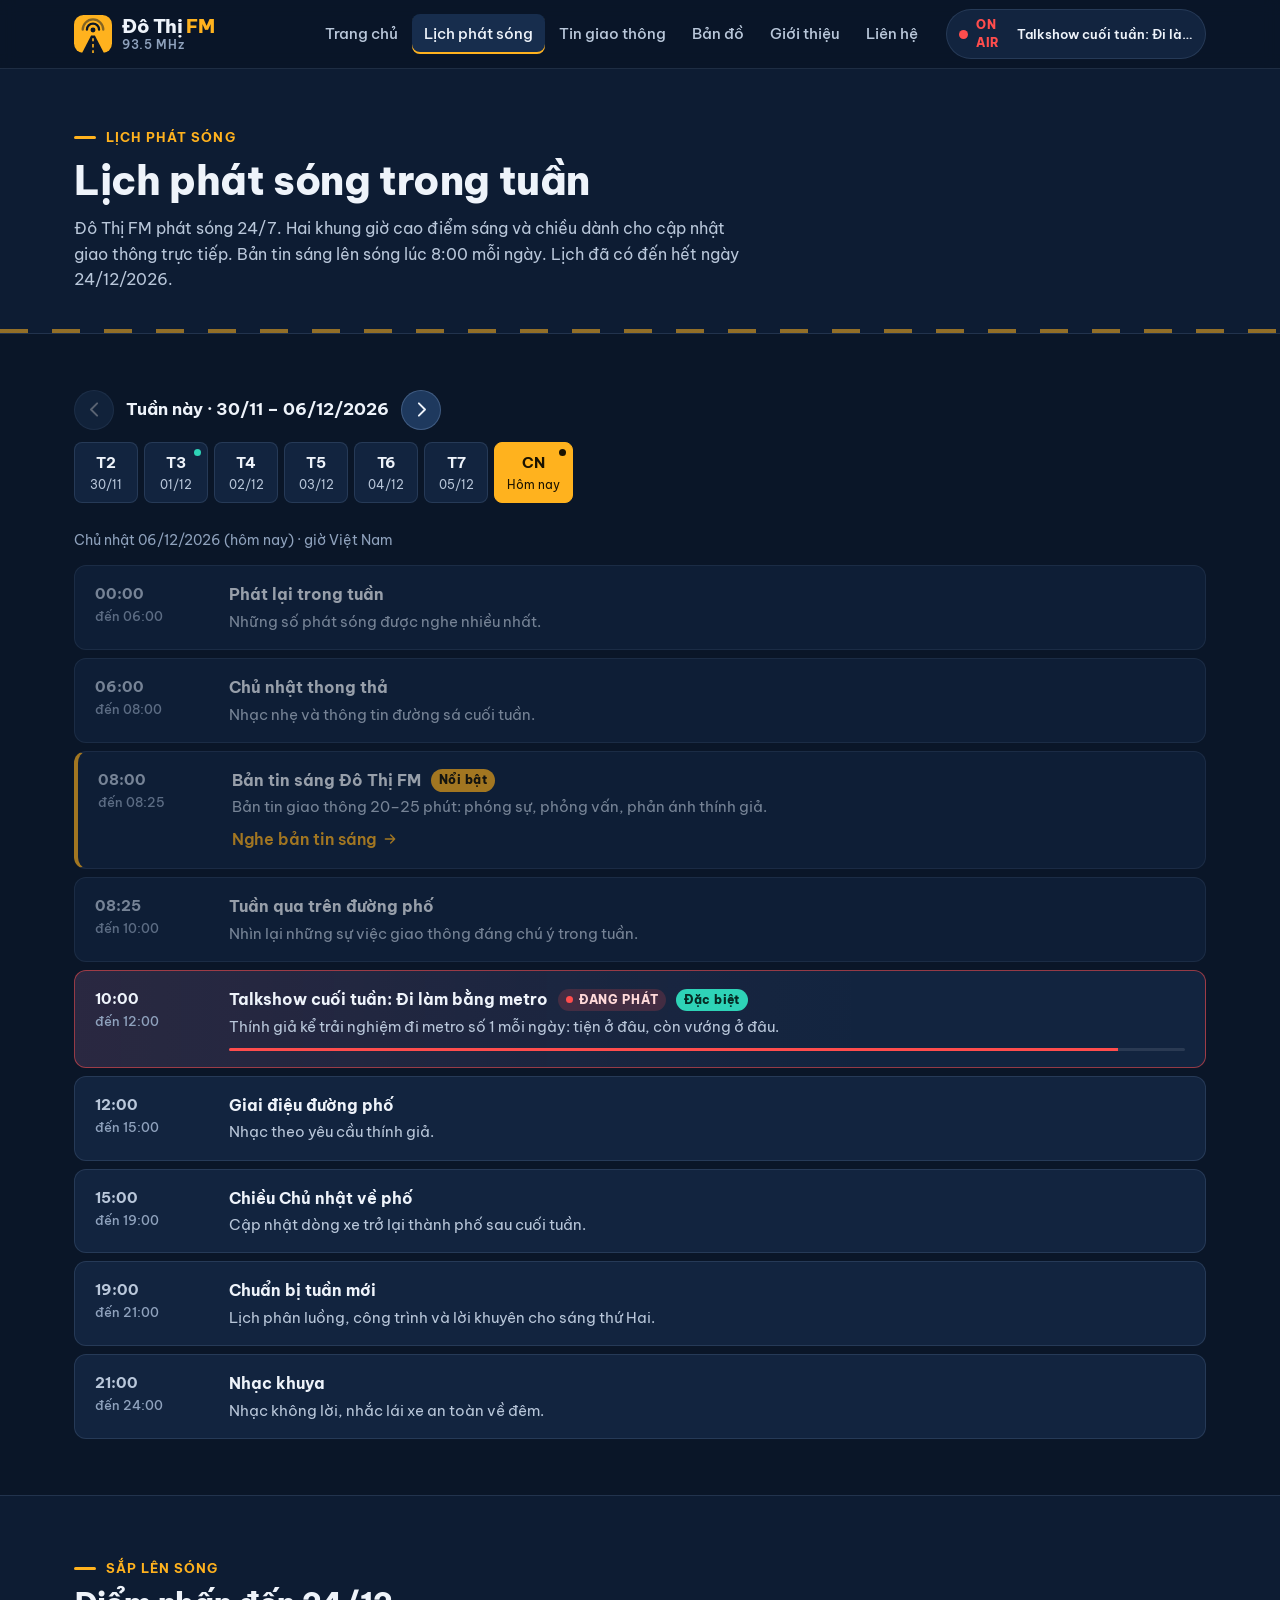
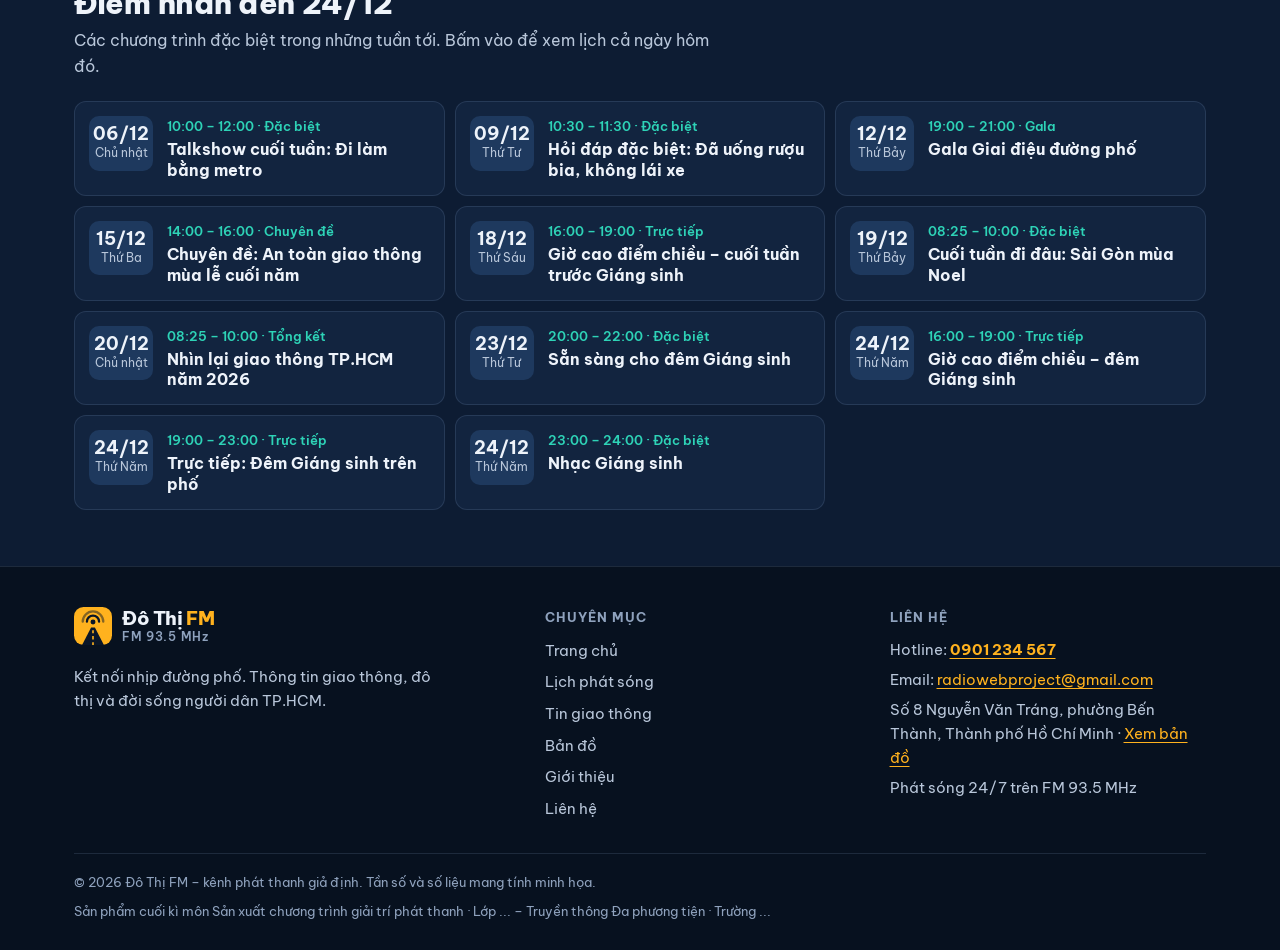
==== commit f3b4109a: "Lịch phát sóng đến hết 24/12/2026: xem theo tuần, tiết mục hằng tuần, chương trình đặc biệt Co-Autho" ====
--- a/lich-phat-song.html
+++ b/lich-phat-song.html
@@ -21,16 +21,35 @@
       <div class="container">
         <span class="kicker">Lịch phát sóng</span>
         <h1>Lịch phát sóng trong tuần</h1>
-        <p>Đô Thị FM phát sóng 24/7. Hai khung giờ cao điểm sáng và chiều dành cho cập nhật giao thông trực tiếp. Bản tin sáng lên sóng lúc 8:00 mỗi ngày.</p>
+        <p>Đô Thị FM phát sóng 24/7. Hai khung giờ cao điểm sáng và chiều dành cho cập nhật giao thông trực tiếp. Bản tin sáng lên sóng lúc 8:00 mỗi ngày. Lịch đã có đến hết ngày 24/12/2026.</p>
       </div>
     </section>
 
-    <section class="section">
+    <section class="section" id="schedule-top">
       <div class="container">
+        <div class="week-nav">
+          <button type="button" class="ctrl ctrl--sm" id="week-prev" aria-label="Tuần trước"><svg viewBox="0 0 24 24" aria-hidden="true"><path d="M15 5l-7 7 7 7" fill="none" stroke="currentColor" stroke-width="2.2" stroke-linecap="round" stroke-linejoin="round"/></svg></button>
+          <strong class="week-nav__label" id="week-label" aria-live="polite"></strong>
+          <button type="button" class="ctrl ctrl--sm" id="week-next" aria-label="Tuần sau"><svg viewBox="0 0 24 24" aria-hidden="true"><path d="M9 5l7 7-7 7" fill="none" stroke="currentColor" stroke-width="2.2" stroke-linecap="round" stroke-linejoin="round"/></svg></button>
+        </div>
         <div id="day-tabs" class="day-tabs"></div>
         <p class="schedule-note" id="schedule-day" aria-live="polite"></p>
         <!-- Lịch lấy từ SCHEDULE trong js/config.js. Chương trình đang phát được tự đánh dấu theo giờ Việt Nam. -->
         <ol class="schedule-list" id="schedule-list" style="list-style:none;margin:0;padding:0"></ol>
+      </div>
+    </section>
+
+    <!-- Điểm nhấn: lấy từ SCHEDULE_SPECIAL trong js/config.js -->
+    <section class="section section--alt" aria-labelledby="hl-title">
+      <div class="container">
+        <div class="section__head">
+          <div>
+            <span class="kicker">Sắp lên sóng</span>
+            <h2 class="section__title" id="hl-title">Điểm nhấn đến 24/12</h2>
+            <p class="section__desc">Các chương trình đặc biệt trong những tuần tới. Bấm vào để xem lịch cả ngày hôm đó.</p>
+          </div>
+        </div>
+        <ul class="highlights" id="schedule-highlights"></ul>
       </div>
     </section>
   </main>
--- a/css/style.css
+++ b/css/style.css
@@ -236,7 +236,13 @@
 }
 .ticker__viewport { flex: 1; overflow: hidden; display: flex; align-items: center; padding-left: 18px; }
 .ticker__track { display: inline-flex; white-space: nowrap; animation: ticker var(--ticker-dur, 60s) linear infinite; will-change: transform; }
-.ticker:hover .ticker__track, .ticker:focus-within .ticker__track { animation-play-state: paused; }
+.ticker:hover .ticker__track, .ticker__viewport:focus .ticker__track, .ticker.is-paused .ticker__track { animation-play-state: paused; }
+.ticker__toggle {
+  flex: none; display: grid; place-items: center; width: 40px; border: 0; border-left: 1px solid var(--line);
+  background: var(--bg-2); color: var(--text-2); cursor: pointer;
+}
+.ticker__toggle:hover { color: var(--text); background: var(--surface); }
+.ticker__toggle svg { width: 16px; height: 16px; }
 .ticker__item { display: inline-flex; align-items: center; gap: 12px; padding-right: 28px; font-size: 14.5px; color: var(--text-2); }
 .ticker__item::before { content: ""; width: 6px; height: 6px; border-radius: 50%; background: var(--accent); flex: none; }
 @keyframes ticker { from { transform: translateX(0); } to { transform: translateX(-50%); } }
@@ -391,7 +397,23 @@
 }
 .progress input[type="range"]:focus-visible::-webkit-slider-thumb { box-shadow: 0 0 0 4px var(--accent); }
 .progress input[type="range"]:focus-visible::-moz-range-thumb { box-shadow: 0 0 0 4px var(--accent); }
+/* Kéo thả: thanh tự xử lý chuột/ngón tay (js/player.js), ô range chỉ còn dùng cho bàn phím */
+.progress { cursor: pointer; touch-action: none; -webkit-user-select: none; user-select: none; }
+.progress input[type="range"] { pointer-events: none; }
+.progress__rail { transition: height .12s; }
+.progress:hover .progress__rail, .progress.is-dragging .progress__rail { height: 9px; }
+.progress input[type="range"]::-webkit-slider-thumb { transition: transform .12s; }
+.progress:hover input[type="range"]::-webkit-slider-thumb, .progress.is-dragging input[type="range"]::-webkit-slider-thumb { transform: scale(1.25); }
+.progress:hover input[type="range"]::-moz-range-thumb, .progress.is-dragging input[type="range"]::-moz-range-thumb { transform: scale(1.25); }
+.progress__tip {
+  position: absolute; bottom: calc(100% + 2px); left: 0; z-index: 2; transform: translateX(-50%);
+  padding: 3px 8px; border-radius: 6px; background: var(--text); color: var(--bg);
+  font-size: 12.5px; font-weight: 700; font-variant-numeric: tabular-nums; white-space: nowrap;
+  pointer-events: none; opacity: 0; transition: opacity .1s;
+}
+.progress.is-dragging .progress__tip { opacity: 1; }
 .progress--thin { height: 20px; margin-top: 0; }
+.progress--thin:hover .progress__rail, .progress--thin.is-dragging .progress__rail { height: 6px; }
 .progress--thin .progress__rail { height: 4px; }
 .progress--thin input[type="range"] { height: 20px; }
 .progress--thin input[type="range"]::-webkit-slider-runnable-track { height: 20px; }
@@ -558,6 +580,31 @@
 .day-tab[aria-selected="true"] { background: var(--accent); border-color: var(--accent); color: var(--accent-ink); }
 .day-tab[aria-selected="true"] strong { color: var(--accent-ink); }
 .day-tab.is-today:not([aria-selected="true"]) { border-color: rgba(255, 178, 30, .6); }
+.day-tab:disabled { opacity: .4; cursor: not-allowed; }
+.day-tab.has-special { position: relative; }
+.day-tab.has-special::after {
+  content: ""; position: absolute; top: 6px; right: 6px; width: 7px; height: 7px; border-radius: 50%; background: var(--teal);
+}
+.day-tab[aria-selected="true"].has-special::after { background: var(--accent-ink); }
+.week-nav { display: flex; align-items: center; gap: 12px; margin-bottom: 12px; }
+.week-nav__label { font-size: 17px; font-weight: 700; font-variant-numeric: tabular-nums; min-width: 0; }
+.week-nav .ctrl:disabled { opacity: .35; cursor: not-allowed; }
+.week-nav .ctrl:disabled:hover { border-color: var(--line-2); }
+.tag-special { font-size: 11.5px; font-weight: 800; letter-spacing: .04em; color: #062A24; background: var(--teal); padding: 2px 8px; border-radius: 999px; }
+
+.highlights { list-style: none; margin: 0; padding: 0; display: grid; gap: 10px; }
+@media (min-width: 720px) { .highlights { grid-template-columns: repeat(2, minmax(0, 1fr)); } }
+@media (min-width: 1080px) { .highlights { grid-template-columns: repeat(3, minmax(0, 1fr)); } }
+.hl-item {
+  width: 100%; height: 100%; display: grid; grid-template-columns: 64px 1fr; gap: 14px; align-items: start; text-align: left;
+  padding: 14px; border-radius: var(--radius); background: var(--surface); border: 1px solid var(--line); color: var(--text); cursor: pointer;
+}
+.hl-item:hover { border-color: rgba(46, 211, 183, .55); }
+.hl-date { display: grid; place-items: center; padding: 8px 4px; border-radius: 10px; background: var(--surface-3); text-align: center; }
+.hl-date strong { font-size: 18px; font-variant-numeric: tabular-nums; line-height: 1.1; }
+.hl-date small { font-size: 11.5px; color: var(--text-2); }
+.hl-time { display: block; font-size: 13px; color: var(--teal); font-weight: 600; font-variant-numeric: tabular-nums; }
+.hl-body strong { display: block; font-size: 15.5px; line-height: 1.35; margin-top: 2px; }
 .schedule-list { display: grid; gap: 8px; }
 .schedule-note { color: var(--muted); font-size: 14px; margin-bottom: 14px; }
 
@@ -575,8 +622,33 @@
 .lv-dong { --lv: var(--accent); }
 .lv-un-tac { --lv: var(--live); }
 
+.map-side { display: grid; gap: 10px; align-content: start; }
 .hs-list { list-style: none; margin: 0; padding: 0; display: grid; gap: 6px; }
-@media (min-width: 960px) { .hs-list { max-height: 640px; overflow-y: auto; padding-right: 4px; } }
+@media (min-width: 960px) { .hs-list { max-height: 548px; overflow-y: auto; padding-right: 4px; } }
+
+/* Trụ sở kênh */
+.st-dot { width: 13px; height: 13px; border-radius: 4px; background: var(--accent); flex: none; box-shadow: 0 0 0 3px rgba(255, 178, 30, .25); }
+.station-item {
+  width: 100%; display: grid; grid-template-columns: 40px 1fr; gap: 12px; align-items: center; text-align: left;
+  padding: 12px 14px; border-radius: var(--radius-sm); cursor: pointer; color: var(--text);
+  background: rgba(255, 178, 30, .1); border: 1px solid rgba(255, 178, 30, .45);
+}
+.station-item:hover { background: rgba(255, 178, 30, .16); }
+.station-item svg { width: 40px; height: 40px; }
+.station-item small { display: block; font-size: 11.5px; font-weight: 800; letter-spacing: .06em; text-transform: uppercase; color: var(--accent); }
+.station-item strong { display: block; font-size: 15px; line-height: 1.35; }
+.station-item span span { display: block; color: var(--text-2); font-size: 13.5px; }
+.st-marker { background: none; border: 0; }
+.st-pin {
+  position: relative; display: inline-flex; align-items: center; gap: 6px; white-space: nowrap;
+  padding: 3px 10px 3px 3px; border-radius: 999px; background: var(--accent); color: var(--accent-ink);
+  font: 800 12.5px/1 var(--font); box-shadow: 0 6px 16px rgba(0, 0, 0, .5);
+}
+.st-pin svg { width: 28px; height: 28px; border-radius: 50%; }
+.st-pin::after {
+  content: ""; position: absolute; left: 11px; bottom: -7px; border: 6px solid transparent; border-bottom: 0;
+  border-top: 8px solid var(--accent);
+}
 .hs-item {
   width: 100%; display: grid; grid-template-columns: auto 1fr auto; gap: 12px; align-items: start; text-align: left;
   padding: 12px 14px; border-radius: var(--radius-sm); background: var(--surface); border: 1px solid var(--line); cursor: pointer; color: var(--text);
@@ -756,10 +828,10 @@
 }
 .toast.is-show { opacity: 1; transform: translate(-50%, 0); }
 
-/* ---------- Giảm chuyển động ---------- */
+/* ---------- Giảm chuyển động ----------
+   Khi máy bật "giảm chuyển động" (Windows: tắt Animation effects), chỉ tắt cuộn mượt và hiệu ứng chuyển cảnh.
+   Thanh tin nhanh, chấm ON AIR, equalizer vẫn chạy; thanh tin nhanh có nút Tạm dừng. */
 @media (prefers-reduced-motion: reduce) {
-  *, *::before, *::after { animation-duration: .001ms !important; animation-iteration-count: 1 !important; transition-duration: .001ms !important; scroll-behavior: auto !important; }
-  .ticker__track { animation: none !important; }
-  .ticker__viewport { overflow-x: auto; scrollbar-width: none; }
-  .ticker__viewport::-webkit-scrollbar { display: none; }
-}
+  html { scroll-behavior: auto; }
+  *, *::before, *::after { transition-duration: .001ms !important; }
+}
